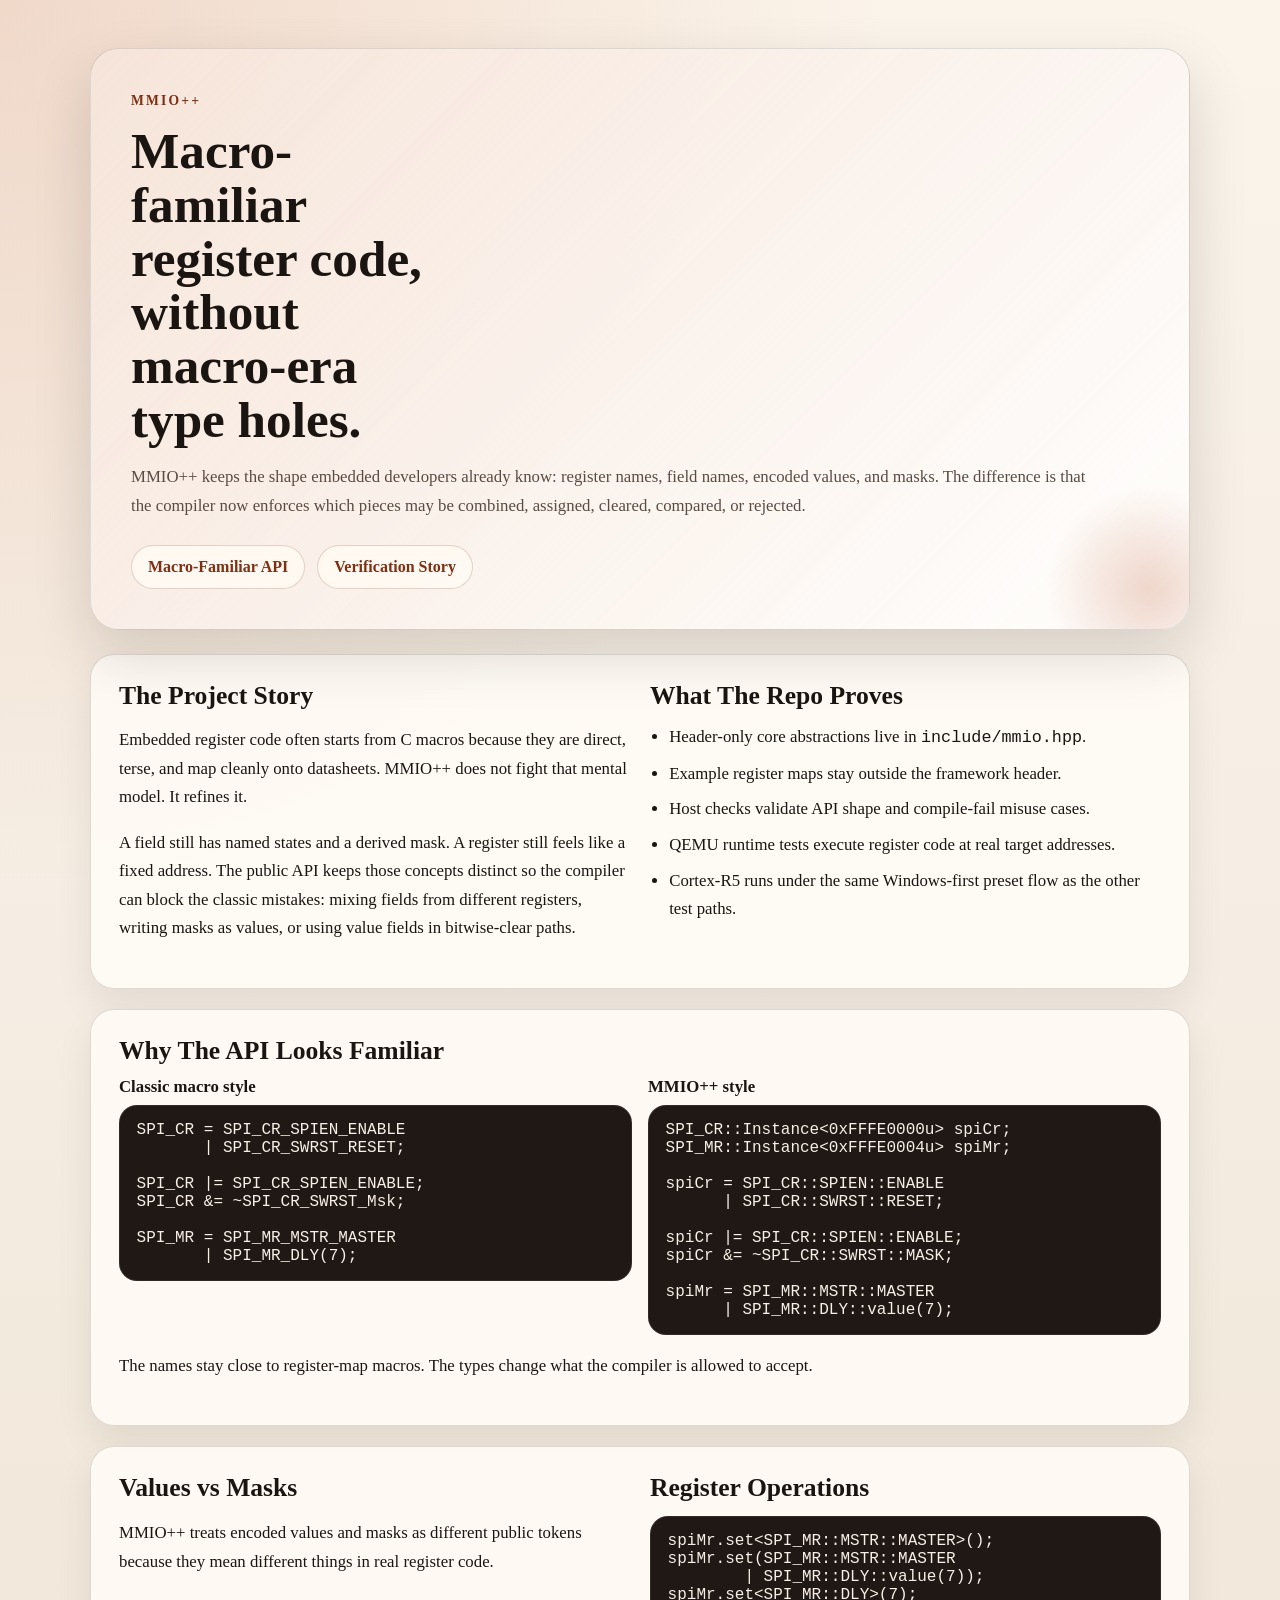
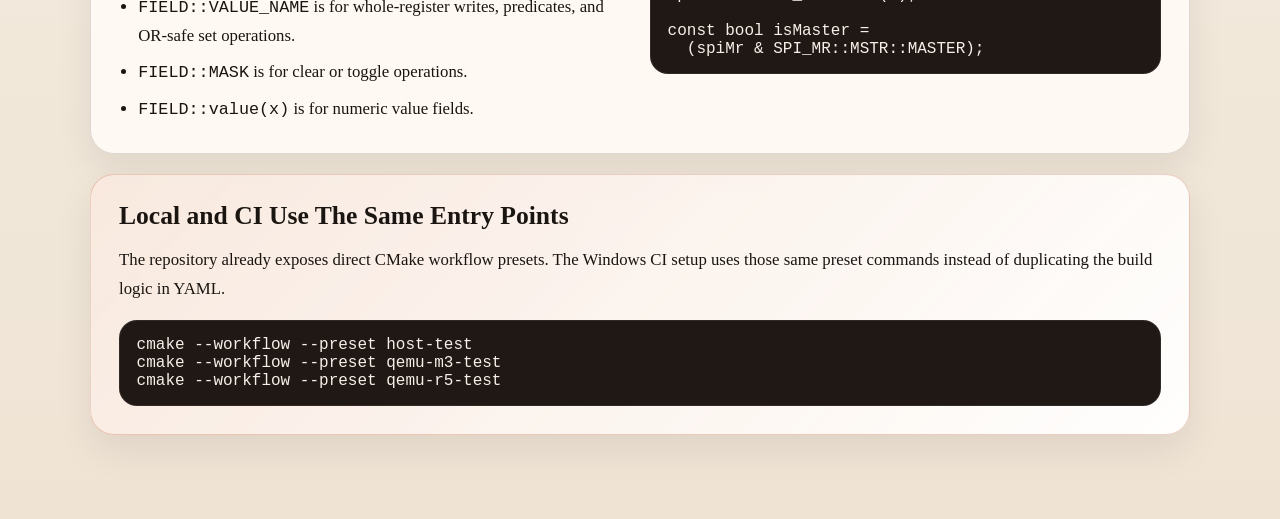
==== docs/index.html @ 5524c2c4 "Refactor Windows-first tooling, docs, and CI for mmiocpp" ====
<!DOCTYPE html>
<html lang="en">
  <head>
    <meta charset="utf-8">
    <meta name="viewport" content="width=device-width, initial-scale=1">
    <title>MMIO++</title>
    <meta
      name="description"
      content="MMIO++ is a C++ memory-mapped I/O framework that keeps the macro-era register mental model while adding register-typed field safety."
    >
    <link rel="stylesheet" href="styles.css">
  </head>
  <body>
    <div class="site-shell">
      <header class="hero">
        <p class="eyebrow">MMIO++</p>
        <h1>Macro-familiar register code, without macro-era type holes.</h1>
        <p class="lede">
          MMIO++ keeps the shape embedded developers already know:
          register names, field names, encoded values, and masks. The
          difference is that the compiler now enforces which pieces may
          be combined, assigned, cleared, compared, or rejected.
        </p>
        <nav class="hero-nav">
          <a href="macro-familiar-api.html">Macro-Familiar API</a>
          <a href="verification.html">Verification Story</a>
        </nav>
      </header>

      <main>
        <section class="panel panel-grid">
          <article>
            <h2>The Project Story</h2>
            <p>
              Embedded register code often starts from C macros because
              they are direct, terse, and map cleanly onto datasheets.
              MMIO++ does not fight that mental model. It refines it.
            </p>
            <p>
              A field still has named states and a derived mask. A
              register still feels like a fixed address. The public API
              keeps those concepts distinct so the compiler can block
              the classic mistakes: mixing fields from different
              registers, writing masks as values, or using value fields
              in bitwise-clear paths.
            </p>
          </article>
          <article>
            <h2>What The Repo Proves</h2>
            <ul class="signal-list">
              <li>Header-only core abstractions live in <code>include/mmio.hpp</code>.</li>
              <li>Example register maps stay outside the framework header.</li>
              <li>Host checks validate API shape and compile-fail misuse cases.</li>
              <li>QEMU runtime tests execute register code at real target addresses.</li>
              <li>Cortex-R5 runs under the same Windows-first preset flow as the other test paths.</li>
            </ul>
          </article>
        </section>

        <section class="panel">
          <h2>Why The API Looks Familiar</h2>
          <div class="code-compare">
            <article>
              <h3>Classic macro style</h3>
              <pre><code>SPI_CR = SPI_CR_SPIEN_ENABLE
       | SPI_CR_SWRST_RESET;

SPI_CR |= SPI_CR_SPIEN_ENABLE;
SPI_CR &= ~SPI_CR_SWRST_Msk;

SPI_MR = SPI_MR_MSTR_MASTER
       | SPI_MR_DLY(7);</code></pre>
            </article>
            <article>
              <h3>MMIO++ style</h3>
              <pre><code>SPI_CR::Instance&lt;0xFFFE0000u&gt; spiCr;
SPI_MR::Instance&lt;0xFFFE0004u&gt; spiMr;

spiCr = SPI_CR::SPIEN::ENABLE
      | SPI_CR::SWRST::RESET;

spiCr |= SPI_CR::SPIEN::ENABLE;
spiCr &= ~SPI_CR::SWRST::MASK;

spiMr = SPI_MR::MSTR::MASTER
      | SPI_MR::DLY::value(7);</code></pre>
            </article>
          </div>
          <p class="caption">
            The names stay close to register-map macros. The types
            change what the compiler is allowed to accept.
          </p>
        </section>

        <section class="panel panel-grid">
          <article>
            <h2>Values vs Masks</h2>
            <p>
              MMIO++ treats encoded values and masks as different public
              tokens because they mean different things in real register
              code.
            </p>
            <ul class="signal-list">
              <li><code>FIELD::VALUE_NAME</code> is for whole-register writes, predicates, and OR-safe set operations.</li>
              <li><code>FIELD::MASK</code> is for clear or toggle operations.</li>
              <li><code>FIELD::value(x)</code> is for numeric value fields.</li>
            </ul>
          </article>
          <article>
            <h2>Register Operations</h2>
            <pre><code>spiMr.set&lt;SPI_MR::MSTR::MASTER&gt;();
spiMr.set(SPI_MR::MSTR::MASTER
        | SPI_MR::DLY::value(7));
spiMr.set&lt;SPI_MR::DLY&gt;(7);

const bool isMaster =
  (spiMr &amp; SPI_MR::MSTR::MASTER);</code></pre>
          </article>
        </section>

        <section class="panel callout">
          <h2>Local and CI Use The Same Entry Points</h2>
          <p>
            The repository already exposes direct CMake workflow
            presets. The Windows CI setup uses those same preset
            commands instead of duplicating the build logic in YAML.
          </p>
          <pre><code>cmake --workflow --preset host-test
cmake --workflow --preset qemu-m3-test
cmake --workflow --preset qemu-r5-test</code></pre>
        </section>
      </main>
    </div>
  </body>
</html>
---- docs/styles.css ----
:root {
  --ink: #1a1511;
  --paper: #f6efe5;
  --paper-strong: #efe3d2;
  --accent: #b64a1d;
  --accent-deep: #7f2f12;
  --line: rgba(26, 21, 17, 0.14);
  --code-bg: #201815;
  --code-ink: #f7efe7;
  --muted: #5a4b43;
  --shadow: 0 24px 60px rgba(24, 15, 10, 0.14);
}

* {
  box-sizing: border-box;
}

html {
  margin: 0;
  min-height: 100%;
  background:
    radial-gradient(circle at top left, rgba(182, 74, 29, 0.16), transparent 36%),
    linear-gradient(180deg, #fbf4ea 0%, #f5ede3 45%, #efe4d4 100%);
  color: var(--ink);
  font-family: Georgia, "Times New Roman", serif;
}

body {
  margin: 0;
}

a {
  color: var(--accent-deep);
}

code,
pre {
  font-family: Consolas, "Courier New", monospace;
}

.site-shell {
  width: min(1100px, calc(100% - 2rem));
  margin: 0 auto;
  padding: 2rem 0 4rem;
}

.hero,
.subpage-header {
  position: relative;
  overflow: hidden;
  margin: 1rem 0 1.5rem;
  padding: 2.5rem;
  border: 1px solid var(--line);
  border-radius: 28px;
  background:
    linear-gradient(135deg, rgba(182, 74, 29, 0.12), rgba(255, 255, 255, 0.75)),
    rgba(255, 252, 247, 0.92);
  box-shadow: var(--shadow);
}

.hero::after,
.subpage-header::after {
  content: "";
  position: absolute;
  inset: auto -4rem -4rem auto;
  width: 13rem;
  height: 13rem;
  border-radius: 999px;
  background: radial-gradient(circle, rgba(182, 74, 29, 0.22), transparent 70%);
}

.eyebrow {
  margin: 0 0 0.75rem;
  letter-spacing: 0.16em;
  text-transform: uppercase;
  font-size: 0.85rem;
  font-weight: 700;
  color: var(--accent-deep);
}

h1,
h2,
h3 {
  margin-top: 0;
  font-weight: 700;
  line-height: 1.05;
}

h1 {
  margin-bottom: 1rem;
  max-width: 12ch;
  font-size: clamp(2.4rem, 4vw, 4.8rem);
}

h2 {
  margin-bottom: 0.85rem;
  font-size: clamp(1.5rem, 2vw, 2.2rem);
}

h3 {
  margin-bottom: 0.6rem;
  font-size: 1.05rem;
}

.lede,
.caption,
li,
p {
  font-size: 1.05rem;
  line-height: 1.7;
}

.lede {
  max-width: 60rem;
  color: var(--muted);
}

.hero-nav {
  display: flex;
  flex-wrap: wrap;
  gap: 0.75rem;
  margin-top: 1.5rem;
}

.hero-nav a {
  display: inline-block;
  padding: 0.75rem 1rem;
  border: 1px solid rgba(127, 47, 18, 0.2);
  border-radius: 999px;
  background: rgba(255, 250, 243, 0.9);
  text-decoration: none;
  font-weight: 700;
}

.panel {
  margin: 1.25rem 0;
  padding: 1.75rem;
  border: 1px solid var(--line);
  border-radius: 24px;
  background: rgba(255, 251, 245, 0.9);
  box-shadow: 0 16px 36px rgba(24, 15, 10, 0.08);
}

.panel-grid {
  display: grid;
  gap: 1.25rem;
  grid-template-columns: repeat(auto-fit, minmax(260px, 1fr));
}

.signal-list {
  margin: 0;
  padding-left: 1.2rem;
}

.signal-list li + li {
  margin-top: 0.45rem;
}

.code-compare {
  display: grid;
  gap: 1rem;
  grid-template-columns: repeat(auto-fit, minmax(280px, 1fr));
}

pre {
  margin: 0;
  padding: 1rem 1.1rem;
  overflow-x: auto;
  border-radius: 18px;
  background: var(--code-bg);
  color: var(--code-ink);
  box-shadow: inset 0 0 0 1px rgba(255, 255, 255, 0.08);
}

.callout {
  border-color: rgba(182, 74, 29, 0.24);
  background:
    linear-gradient(135deg, rgba(182, 74, 29, 0.09), rgba(255, 255, 255, 0.85)),
    rgba(255, 250, 244, 0.94);
}

@media (max-width: 640px) {
  .site-shell {
    width: min(100% - 1rem, 100%);
    padding: 0.5rem 0 2rem;
  }

  .hero,
  .subpage-header,
  .panel {
    padding: 1.25rem;
    border-radius: 18px;
  }

  h1 {
    max-width: none;
  }
}
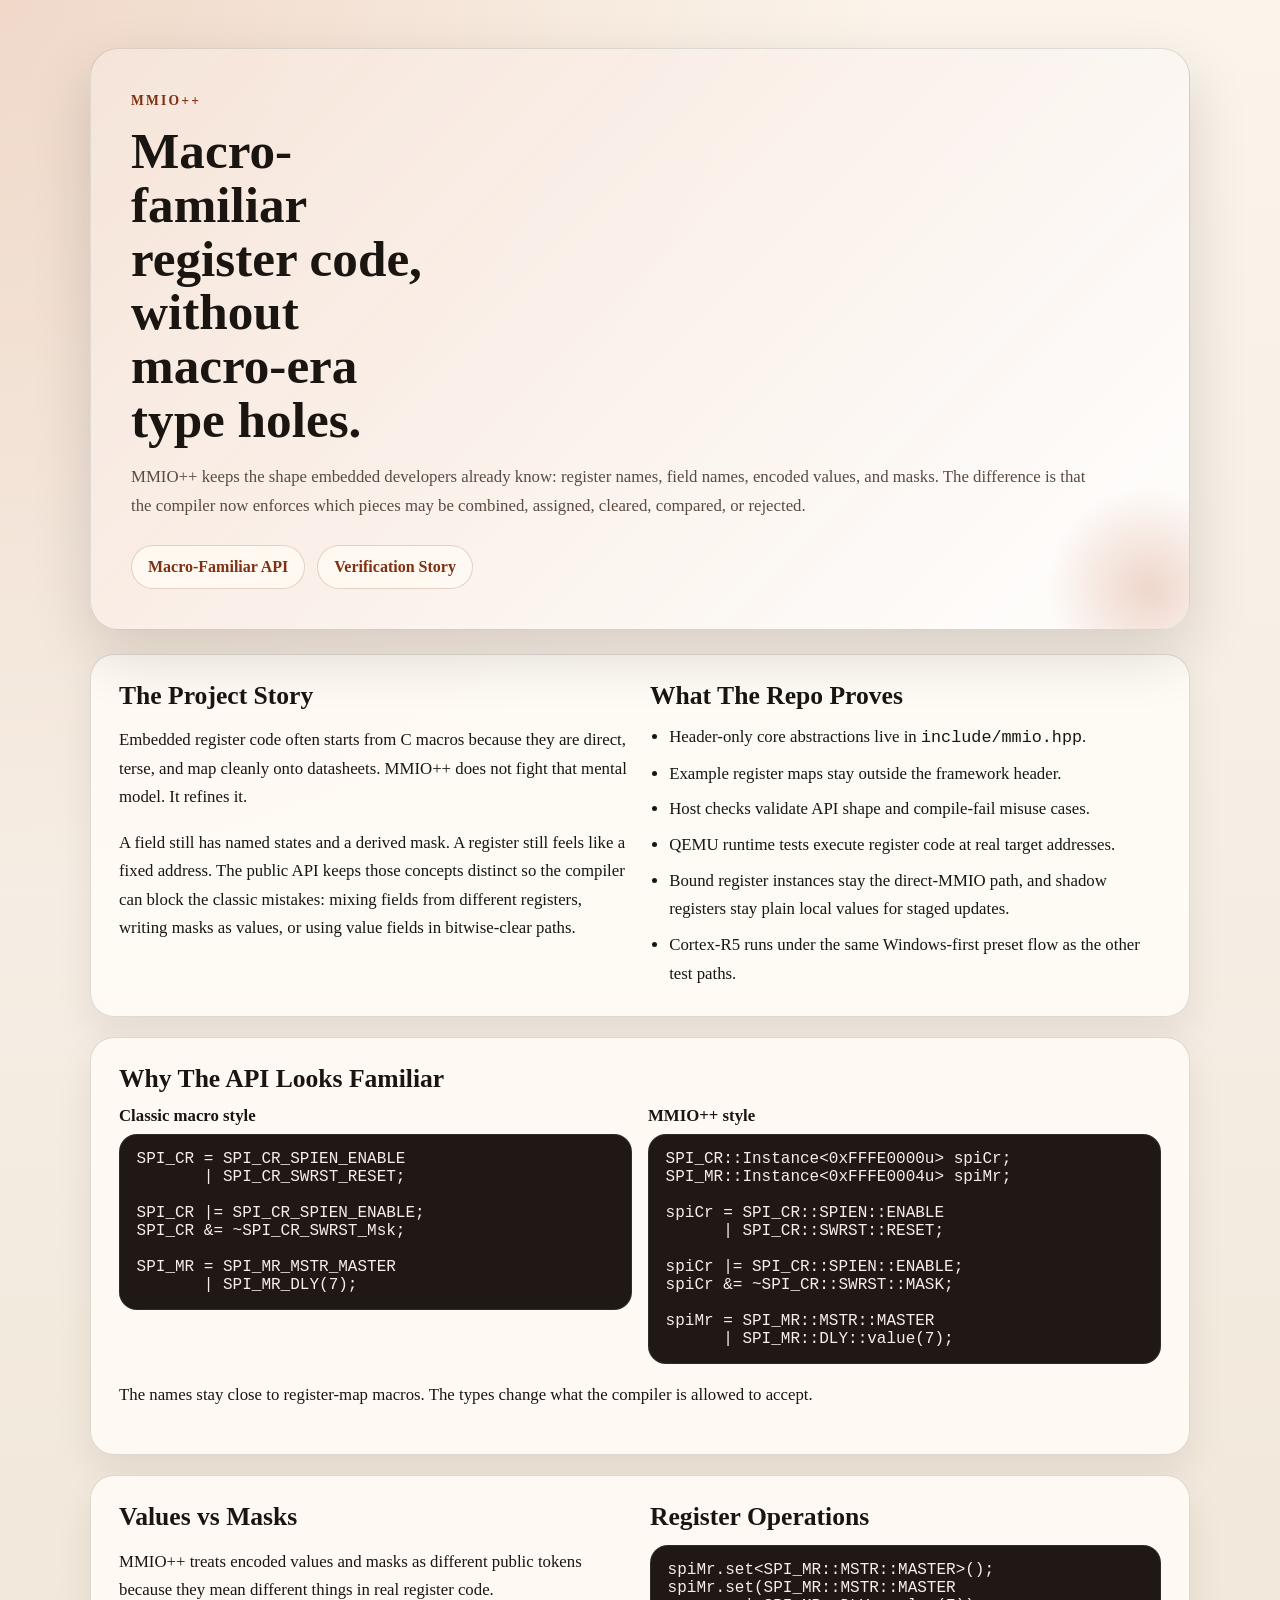
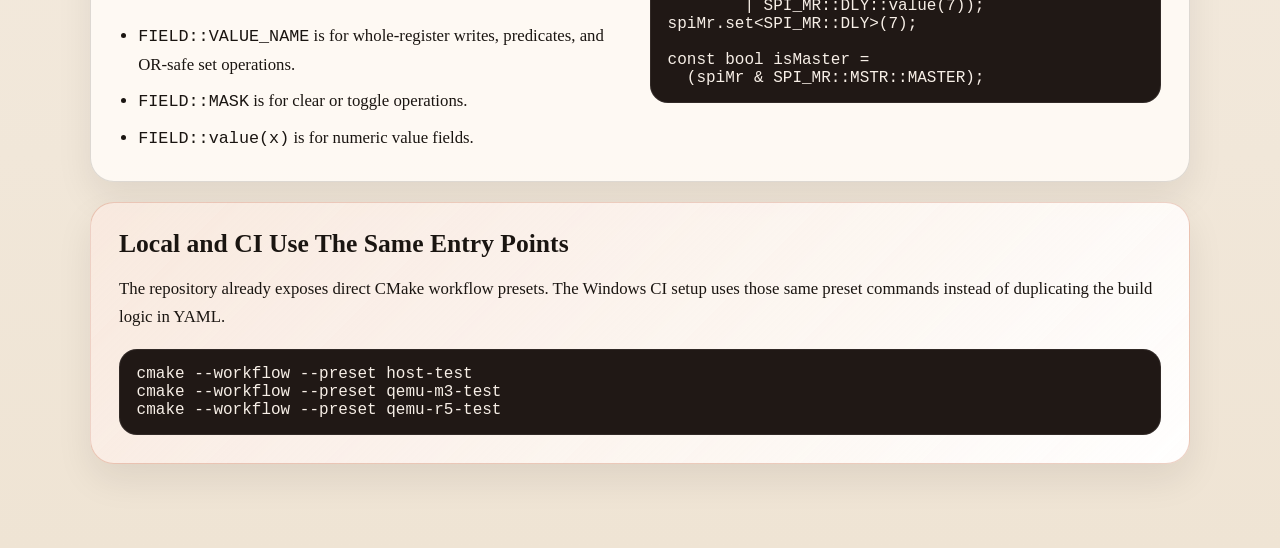
==== commit 0eba299b: "Broaden Register Coverage And Script CI Workflow" ====
--- a/docs/index.html
+++ b/docs/index.html
@@ -52,6 +52,7 @@
               <li>Example register maps stay outside the framework header.</li>
               <li>Host checks validate API shape and compile-fail misuse cases.</li>
               <li>QEMU runtime tests execute register code at real target addresses.</li>
+              <li>Bound register instances stay the direct-MMIO path, and shadow registers stay plain local values for staged updates.</li>
               <li>Cortex-R5 runs under the same Windows-first preset flow as the other test paths.</li>
             </ul>
           </article>
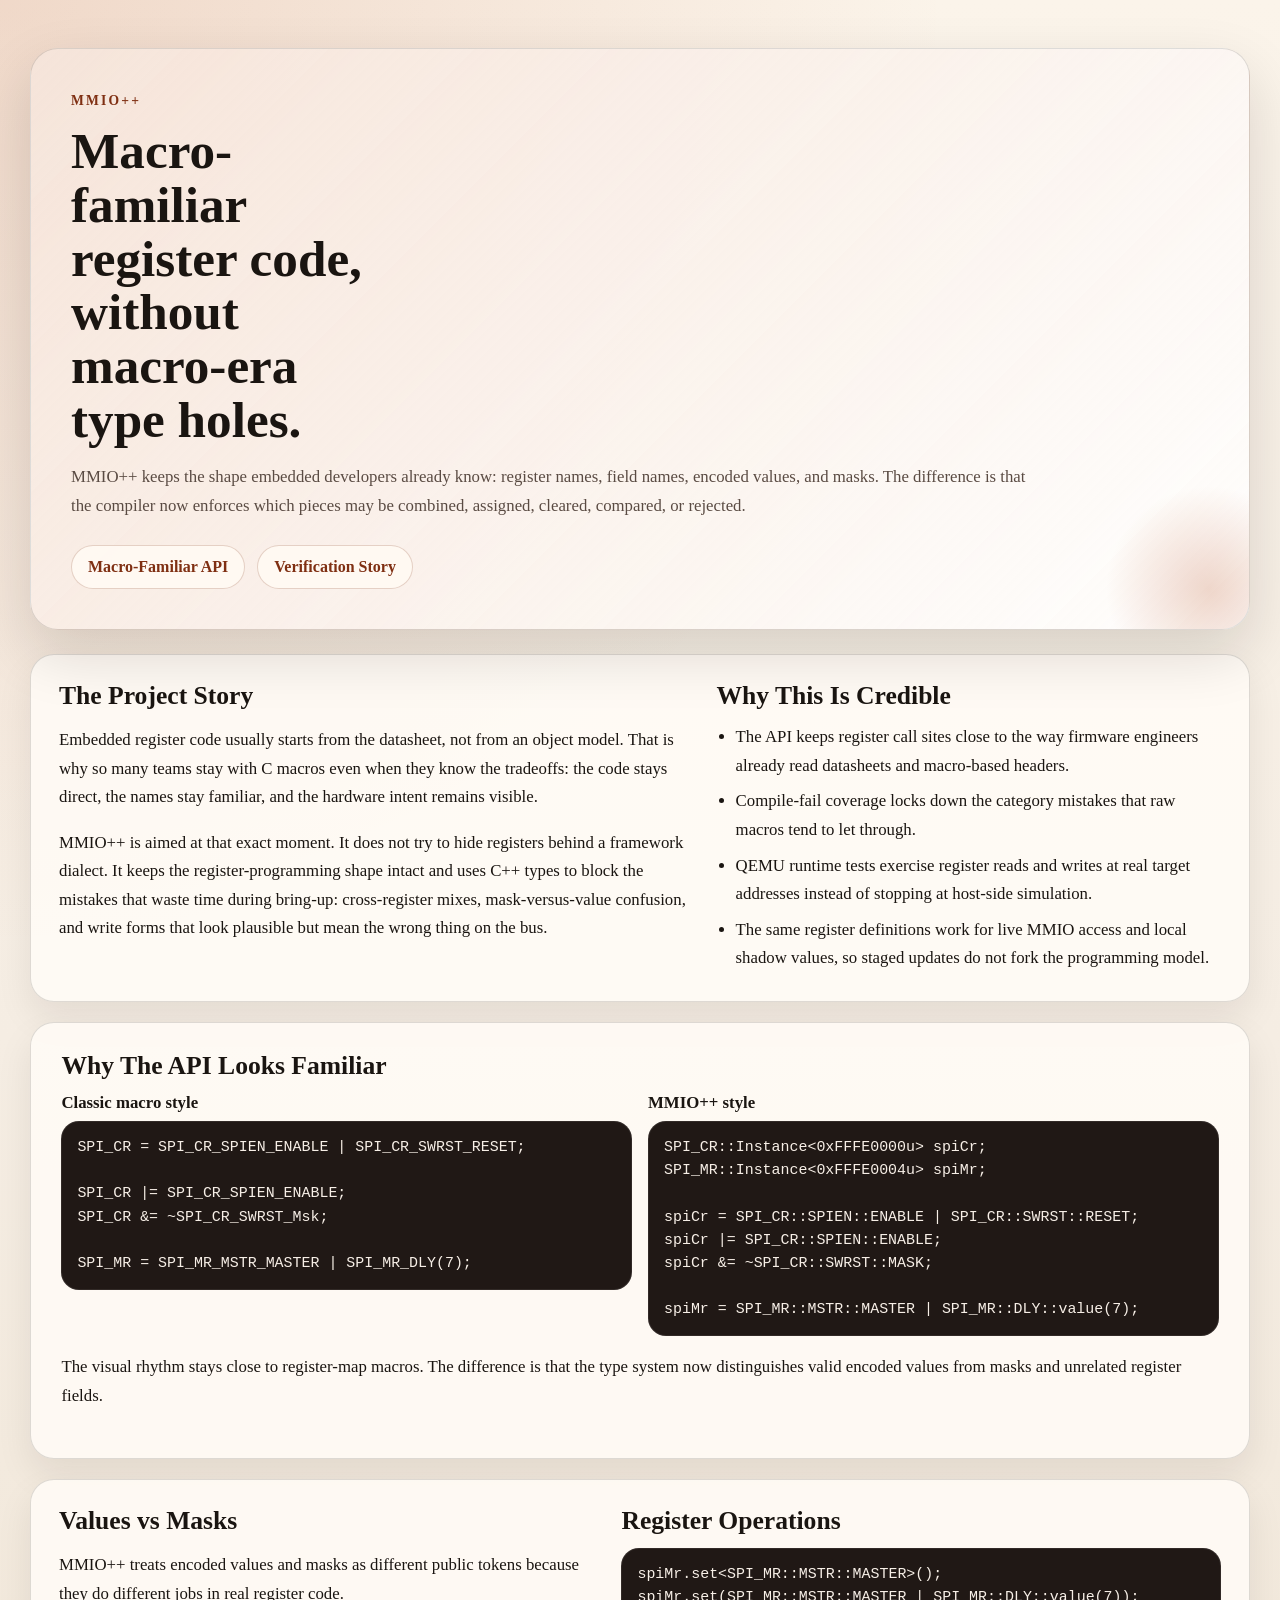
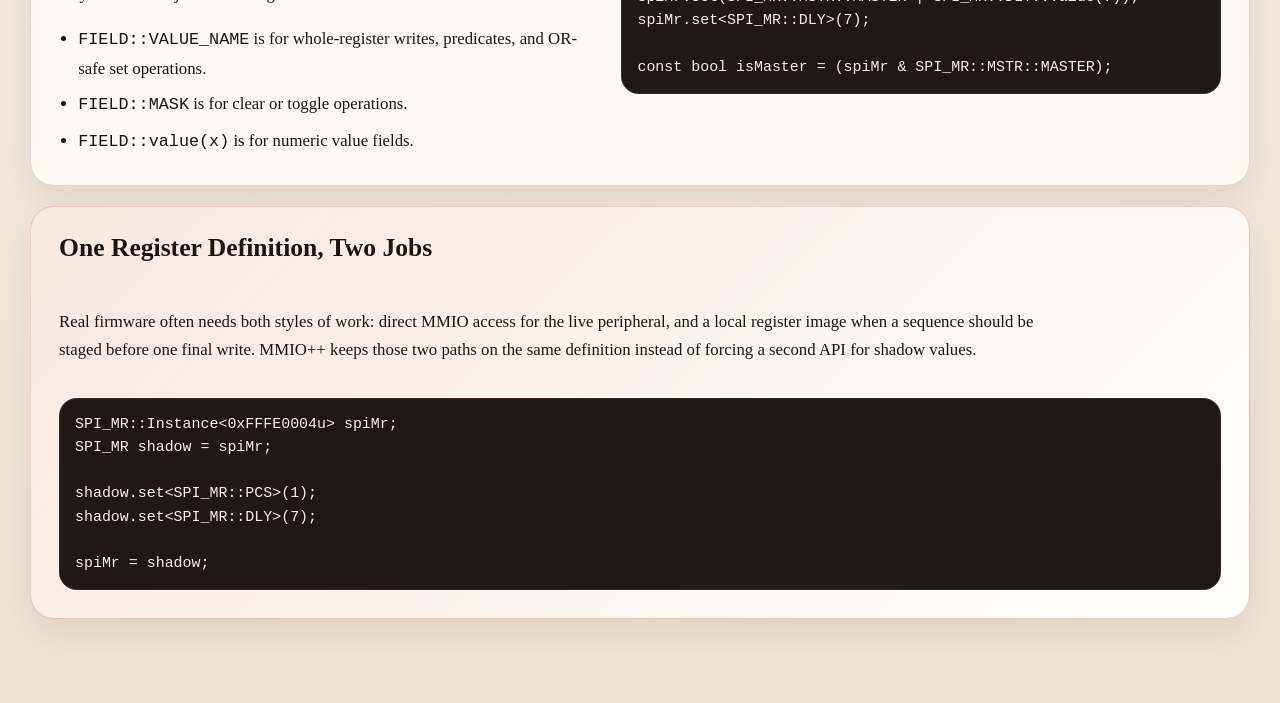
==== commit 98a7e0cf: "Publish metrics and coverage" ====
--- a/docs/index.html
+++ b/docs/index.html
@@ -28,77 +28,74 @@
       </header>
 
       <main>
-        <section class="panel panel-grid">
+        <section class="panel panel-grid story-grid">
           <article>
             <h2>The Project Story</h2>
             <p>
-              Embedded register code often starts from C macros because
-              they are direct, terse, and map cleanly onto datasheets.
-              MMIO++ does not fight that mental model. It refines it.
+              Embedded register code usually starts from the datasheet,
+              not from an object model. That is why so many teams stay
+              with C macros even when they know the tradeoffs: the code
+              stays direct, the names stay familiar, and the hardware
+              intent remains visible.
             </p>
             <p>
-              A field still has named states and a derived mask. A
-              register still feels like a fixed address. The public API
-              keeps those concepts distinct so the compiler can block
-              the classic mistakes: mixing fields from different
-              registers, writing masks as values, or using value fields
-              in bitwise-clear paths.
+              MMIO++ is aimed at that exact moment. It does not try to
+              hide registers behind a framework dialect. It keeps the
+              register-programming shape intact and uses C++ types to
+              block the mistakes that waste time during bring-up:
+              cross-register mixes, mask-versus-value confusion, and
+              write forms that look plausible but mean the wrong thing
+              on the bus.
             </p>
           </article>
           <article>
-            <h2>What The Repo Proves</h2>
+            <h2>Why This Is Credible</h2>
             <ul class="signal-list">
-              <li>Header-only core abstractions live in <code>include/mmio.hpp</code>.</li>
-              <li>Example register maps stay outside the framework header.</li>
-              <li>Host checks validate API shape and compile-fail misuse cases.</li>
-              <li>QEMU runtime tests execute register code at real target addresses.</li>
-              <li>Bound register instances stay the direct-MMIO path, and shadow registers stay plain local values for staged updates.</li>
-              <li>Cortex-R5 runs under the same Windows-first preset flow as the other test paths.</li>
+              <li>The API keeps register call sites close to the way firmware engineers already read datasheets and macro-based headers.</li>
+              <li>Compile-fail coverage locks down the category mistakes that raw macros tend to let through.</li>
+              <li>QEMU runtime tests exercise register reads and writes at real target addresses instead of stopping at host-side simulation.</li>
+              <li>The same register definitions work for live MMIO access and local shadow values, so staged updates do not fork the programming model.</li>
             </ul>
           </article>
         </section>
 
-        <section class="panel">
+        <section class="panel panel-code-showcase">
           <h2>Why The API Looks Familiar</h2>
           <div class="code-compare">
             <article>
               <h3>Classic macro style</h3>
-              <pre><code>SPI_CR = SPI_CR_SPIEN_ENABLE
-       | SPI_CR_SWRST_RESET;
+              <pre><code>SPI_CR = SPI_CR_SPIEN_ENABLE | SPI_CR_SWRST_RESET;
 
 SPI_CR |= SPI_CR_SPIEN_ENABLE;
 SPI_CR &= ~SPI_CR_SWRST_Msk;
 
-SPI_MR = SPI_MR_MSTR_MASTER
-       | SPI_MR_DLY(7);</code></pre>
+SPI_MR = SPI_MR_MSTR_MASTER | SPI_MR_DLY(7);</code></pre>
             </article>
             <article>
               <h3>MMIO++ style</h3>
               <pre><code>SPI_CR::Instance&lt;0xFFFE0000u&gt; spiCr;
 SPI_MR::Instance&lt;0xFFFE0004u&gt; spiMr;
 
-spiCr = SPI_CR::SPIEN::ENABLE
-      | SPI_CR::SWRST::RESET;
-
+spiCr = SPI_CR::SPIEN::ENABLE | SPI_CR::SWRST::RESET;
 spiCr |= SPI_CR::SPIEN::ENABLE;
 spiCr &= ~SPI_CR::SWRST::MASK;
 
-spiMr = SPI_MR::MSTR::MASTER
-      | SPI_MR::DLY::value(7);</code></pre>
+spiMr = SPI_MR::MSTR::MASTER | SPI_MR::DLY::value(7);</code></pre>
             </article>
           </div>
           <p class="caption">
-            The names stay close to register-map macros. The types
-            change what the compiler is allowed to accept.
+            The visual rhythm stays close to register-map macros. The
+            difference is that the type system now distinguishes valid
+            encoded values from masks and unrelated register fields.
           </p>
         </section>
 
-        <section class="panel panel-grid">
+        <section class="panel panel-grid concept-grid">
           <article>
             <h2>Values vs Masks</h2>
             <p>
               MMIO++ treats encoded values and masks as different public
-              tokens because they mean different things in real register
+              tokens because they do different jobs in real register
               code.
             </p>
             <ul class="signal-list">
@@ -110,25 +107,29 @@
           <article>
             <h2>Register Operations</h2>
             <pre><code>spiMr.set&lt;SPI_MR::MSTR::MASTER&gt;();
-spiMr.set(SPI_MR::MSTR::MASTER
-        | SPI_MR::DLY::value(7));
+spiMr.set(SPI_MR::MSTR::MASTER | SPI_MR::DLY::value(7));
 spiMr.set&lt;SPI_MR::DLY&gt;(7);
 
-const bool isMaster =
-  (spiMr &amp; SPI_MR::MSTR::MASTER);</code></pre>
+const bool isMaster = (spiMr &amp; SPI_MR::MSTR::MASTER);</code></pre>
           </article>
         </section>
 
-        <section class="panel callout">
-          <h2>Local and CI Use The Same Entry Points</h2>
+        <section class="panel callout story-callout">
+          <h2>One Register Definition, Two Jobs</h2>
           <p>
-            The repository already exposes direct CMake workflow
-            presets. The Windows CI setup uses those same preset
-            commands instead of duplicating the build logic in YAML.
+            Real firmware often needs both styles of work: direct MMIO
+            access for the live peripheral, and a local register image
+            when a sequence should be staged before one final write.
+            MMIO++ keeps those two paths on the same definition instead
+            of forcing a second API for shadow values.
           </p>
-          <pre><code>cmake --workflow --preset host-test
-cmake --workflow --preset qemu-m3-test
-cmake --workflow --preset qemu-r5-test</code></pre>
+          <pre><code>SPI_MR::Instance&lt;0xFFFE0004u&gt; spiMr;
+SPI_MR shadow = spiMr;
+
+shadow.set&lt;SPI_MR::PCS&gt;(1);
+shadow.set&lt;SPI_MR::DLY&gt;(7);
+
+spiMr = shadow;</code></pre>
         </section>
       </main>
     </div>
--- a/docs/styles.css
+++ b/docs/styles.css
@@ -39,7 +39,7 @@
 }
 
 .site-shell {
-  width: min(1100px, calc(100% - 2rem));
+  width: min(1220px, calc(100% - 2rem));
   margin: 0 auto;
   padding: 2rem 0 4rem;
 }
@@ -144,7 +144,20 @@
 .panel-grid {
   display: grid;
   gap: 1.25rem;
-  grid-template-columns: repeat(auto-fit, minmax(260px, 1fr));
+  grid-template-columns: repeat(auto-fit, minmax(300px, 1fr));
+}
+
+.panel-grid > article,
+.code-compare > article {
+  min-width: 0;
+}
+
+.story-grid {
+  grid-template-columns: minmax(0, 1.2fr) minmax(0, 0.95fr);
+}
+
+.concept-grid {
+  grid-template-columns: minmax(0, 0.95fr) minmax(0, 1.05fr);
 }
 
 .signal-list {
@@ -154,22 +167,32 @@
 
 .signal-list li + li {
   margin-top: 0.45rem;
+}
+
+.panel-code-showcase {
+  padding: 1.9rem;
 }
 
 .code-compare {
   display: grid;
   gap: 1rem;
-  grid-template-columns: repeat(auto-fit, minmax(280px, 1fr));
+  grid-template-columns: repeat(auto-fit, minmax(360px, 1fr));
 }
 
 pre {
   margin: 0;
-  padding: 1rem 1.1rem;
+  padding: 0.95rem 1rem;
   overflow-x: auto;
   border-radius: 18px;
   background: var(--code-bg);
   color: var(--code-ink);
+  font-size: clamp(0.83rem, 0.79rem + 0.18vw, 0.95rem);
+  line-height: 1.55;
   box-shadow: inset 0 0 0 1px rgba(255, 255, 255, 0.08);
+}
+
+pre code {
+  white-space: pre;
 }
 
 .callout {
@@ -179,6 +202,23 @@
     rgba(255, 250, 244, 0.94);
 }
 
+.story-callout {
+  display: grid;
+  gap: 1rem;
+}
+
+.story-callout p {
+  max-width: 62rem;
+}
+
+@media (max-width: 900px) {
+  .story-grid,
+  .concept-grid,
+  .code-compare {
+    grid-template-columns: 1fr;
+  }
+}
+
 @media (max-width: 640px) {
   .site-shell {
     width: min(100% - 1rem, 100%);
@@ -195,4 +235,8 @@
   h1 {
     max-width: none;
   }
-}
+
+  pre {
+    font-size: 0.8rem;
+  }
+}
